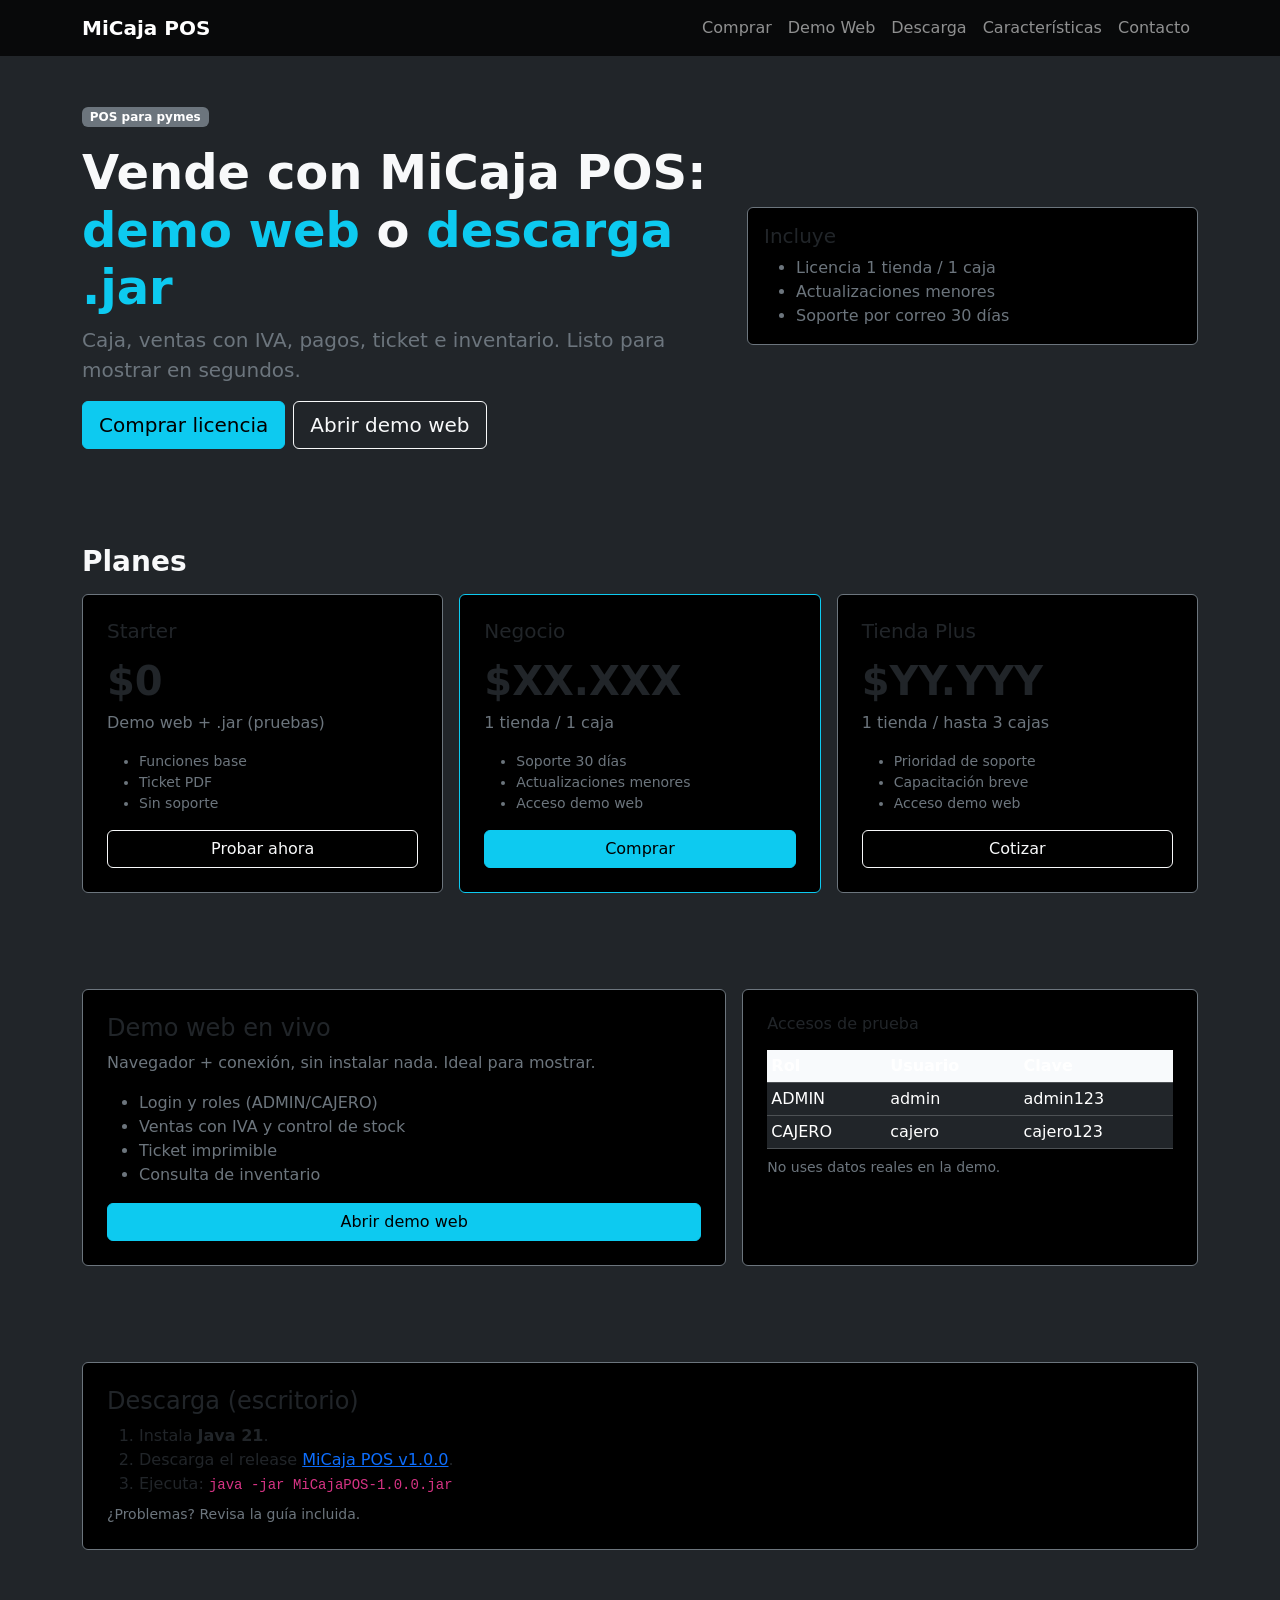
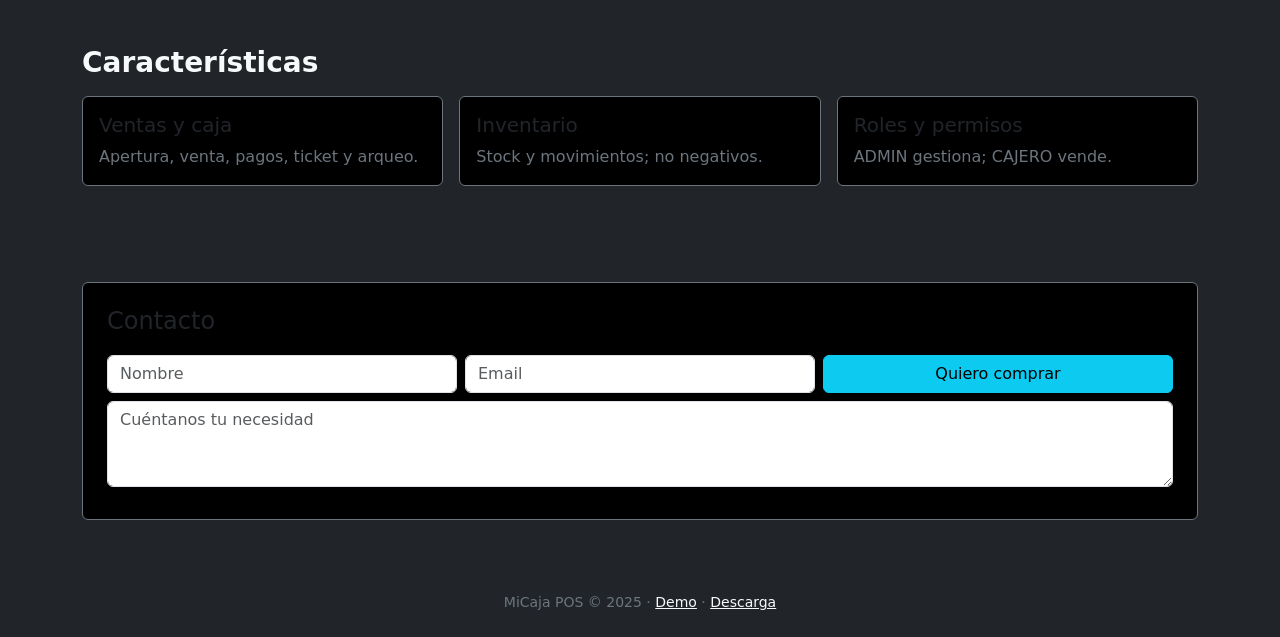
==== Quintanilla_Flores_Montenegro/Fase_3/pos web/Index.html @ 3c69db72 "POS_WEB la version web de sistema pos" ====
<!doctype html>
<html lang="es">
<head>
  <meta charset="utf-8" />
  <meta name="viewport" content="width=device-width, initial-scale=1" />
  <title>MiCaja POS — Vende, demo web y descarga</title>
  <meta name="description" content="Compra MiCaja POS, prueba la demo en web y descarga la versión de escritorio (.jar).">
  <link href="https://cdn.jsdelivr.net/npm/bootstrap@5.3.3/dist/css/bootstrap.min.css" rel="stylesheet">
  <link rel="stylesheet" href="assets/styles.css">
</head>
<body class="bg-dark text-light">
  <!-- NAV -->
  <nav class="navbar navbar-expand-lg navbar-dark bg-opacity-75 bg-black sticky-top">
    <div class="container">
      <a class="navbar-brand fw-bold" href="#">MiCaja POS</a>
      <button class="navbar-toggler" data-bs-toggle="collapse" data-bs-target="#nav"><span class="navbar-toggler-icon"></span></button>
      <div id="nav" class="collapse navbar-collapse">
        <ul class="navbar-nav ms-auto">
          <li class="nav-item"><a class="nav-link" href="#comprar">Comprar</a></li>
          <li class="nav-item"><a class="nav-link" href="#demo">Demo Web</a></li>
          <li class="nav-item"><a class="nav-link" href="#descarga">Descarga</a></li>
          <li class="nav-item"><a class="nav-link" href="#caracteristicas">Características</a></li>
          <li class="nav-item"><a class="nav-link" href="#contacto">Contacto</a></li>
        </ul>
      </div>
    </div>
  </nav>

  <!-- HERO -->
  <header class="py-5">
    <div class="container">
      <div class="row align-items-center g-4">
        <div class="col-lg-7">
          <span class="badge text-bg-secondary">POS para pymes</span>
          <h1 class="display-5 fw-bold mt-3">Vende con MiCaja POS: <span class="text-info">demo web</span> o <span class="text-info">descarga .jar</span></h1>
          <p class="lead text-secondary">Caja, ventas con IVA, pagos, ticket e inventario. Listo para mostrar en segundos.</p>
          <div class="d-flex gap-2 flex-wrap mt-2">
            <a class="btn btn-info btn-lg" href="#comprar">Comprar licencia</a>
            <a class="btn btn-outline-light btn-lg" href="#demo">Abrir demo web</a>
          </div>
        </div>
        <div class="col-lg-5">
          <div class="card bg-black border-secondary p-3">
            <h5 class="mb-2">Incluye</h5>
            <ul class="text-secondary mb-0">
              <li>Licencia 1 tienda / 1 caja</li>
              <li>Actualizaciones menores</li>
              <li>Soporte por correo 30 días</li>
            </ul>
          </div>
        </div>
      </div>
    </div>
  </header>

  <!-- PLANES -->
  <section id="comprar" class="py-5">
    <div class="container">
      <h2 class="h3 fw-bold mb-3">Planes</h2>
      <div class="row g-3">
        <div class="col-md-4">
          <div class="card bg-black border-secondary h-100 p-4">
            <h3 class="h5">Starter</h3>
            <div class="fs-1 fw-bold">$0</div>
            <p class="text-secondary">Demo web + .jar (pruebas)</p>
            <ul class="text-secondary small">
              <li>Funciones base</li><li>Ticket PDF</li><li>Sin soporte</li>
            </ul>
            <a class="btn btn-outline-light w-100" href="#demo">Probar ahora</a>
          </div>
        </div>
        <div class="col-md-4">
          <div class="card bg-black border-info h-100 p-4">
            <h3 class="h5">Negocio</h3>
            <div class="fs-1 fw-bold">$XX.XXX</div>
            <p class="text-secondary">1 tienda / 1 caja</p>
            <ul class="text-secondary small">
              <li>Soporte 30 días</li><li>Actualizaciones menores</li><li>Acceso demo web</li>
            </ul>
            <a class="btn btn-info w-100" href="#contacto">Comprar</a>
          </div>
        </div>
        <div class="col-md-4">
          <div class="card bg-black border-secondary h-100 p-4">
            <h3 class="h5">Tienda Plus</h3>
            <div class="fs-1 fw-bold">$YY.YYY</div>
            <p class="text-secondary">1 tienda / hasta 3 cajas</p>
            <ul class="text-secondary small">
              <li>Prioridad de soporte</li><li>Capacitación breve</li><li>Acceso demo web</li>
            </ul>
            <a class="btn btn-outline-light w-100" href="#contacto">Cotizar</a>
          </div>
        </div>
      </div>
    </div>
  </section>

  <!-- DEMO -->
  <section id="demo" class="py-5">
    <div class="container">
      <div class="row g-3">
        <div class="col-lg-7">
          <div class="card bg-black border-secondary p-4 h-100">
            <h2 class="h4">Demo web en vivo</h2>
            <p class="text-secondary">Navegador + conexión, sin instalar nada. Ideal para mostrar.</p>
            <ul class="text-secondary">
              <li>Login y roles (ADMIN/CAJERO)</li>
              <li>Ventas con IVA y control de stock</li>
              <li>Ticket imprimible</li>
              <li>Consulta de inventario</li>
            </ul>
            <a class="btn btn-info" href="login.html">Abrir demo web</a>
          </div>
        </div>
        <div class="col-lg-5">
          <div class="card bg-black border-secondary p-4 h-100">
            <h3 class="h6">Accesos de prueba</h3>
            <table class="table table-sm table-dark mt-2 mb-0">
              <thead><tr><th>Rol</th><th>Usuario</th><th>Clave</th></tr></thead>
              <tbody>
                <tr><td>ADMIN</td><td>admin</td><td>admin123</td></tr>
                <tr><td>CAJERO</td><td>cajero</td><td>cajero123</td></tr>
              </tbody>
            </table>
            <p class="small text-secondary mt-2 mb-0">No uses datos reales en la demo.</p>
          </div>
        </div>
      </div>
    </div>
  </section>

  <!-- DESCARGA -->
  <section id="descarga" class="py-5">
    <div class="container">
      <div class="card bg-black border-secondary p-4">
        <h2 class="h4">Descarga (escritorio)</h2>
        <ol class="mb-2">
          <li>Instala <strong>Java 21</strong>.</li>
          <li>Descarga el release <a href="https://github.com/alefloress/POS/releases/tag/v1.0.0" target="_blank">MiCaja POS v1.0.0</a>.</li>
          <li>Ejecuta: <code>java -jar MiCajaPOS-1.0.0.jar</code></li>
        </ol>
        <small class="text-secondary">¿Problemas? Revisa la guía incluida.</small>
      </div>
    </div>
  </section>

  <!-- FEATURES -->
  <section id="caracteristicas" class="py-5">
    <div class="container">
      <h2 class="h3 fw-bold mb-3">Características</h2>
      <div class="row g-3">
        <div class="col-md-4"><div class="card bg-black border-secondary p-3 h-100"><h5>Ventas y caja</h5><p class="text-secondary mb-0">Apertura, venta, pagos, ticket y arqueo.</p></div></div>
        <div class="col-md-4"><div class="card bg-black border-secondary p-3 h-100"><h5>Inventario</h5><p class="text-secondary mb-0">Stock y movimientos; no negativos.</p></div></div>
        <div class="col-md-4"><div class="card bg-black border-secondary p-3 h-100"><h5>Roles y permisos</h5><p class="text-secondary mb-0">ADMIN gestiona; CAJERO vende.</p></div></div>
      </div>
    </div>
  </section>

  <!-- CONTACTO -->
  <section id="contacto" class="py-5">
    <div class="container">
      <div class="card bg-black border-secondary p-4">
        <h2 class="h4">Contacto</h2>
        <form class="row g-2 mt-1" onsubmit="return enviarContacto(event)">
          <div class="col-md-4"><input class="form-control" id="cNombre" placeholder="Nombre" required></div>
          <div class="col-md-4"><input class="form-control" id="cEmail" type="email" placeholder="Email" required></div>
          <div class="col-md-4"><button class="btn btn-info w-100">Quiero comprar</button></div>
          <div class="col-12"><textarea class="form-control" id="cMsg" rows="3" placeholder="Cuéntanos tu necesidad"></textarea></div>
          <div class="col-12"><div id="cAlert" class="alert alert-success d-none mb-0">¡Gracias! Te escribiremos pronto.</div></div>
        </form>
      </div>
    </div>
  </section>

  <footer class="py-4 text-center text-secondary">
    <div class="container small">MiCaja POS © 2025 · <a class="link-light" href="#demo">Demo</a> · <a class="link-light" href="#descarga">Descarga</a></div>
  </footer>

  <script src="https://cdn.jsdelivr.net/npm/bootstrap@5.3.3/dist/js/bootstrap.bundle.min.js"></script>
  <script src="assets/app.js"></script>
</body>
</html>
---- Quintanilla_Flores_Montenegro/Fase_3/pos web/assets/styles.css ----
:root{
  --sidebar-bg:#0b1220;     /* fondo barra lateral */
  --sidebar-stroke:#1a2338; /* bordecito divisor */
  --sidebar-text:#e6edf7;
  --sidebar-muted:#9fb0d0;

  --panel-bg:#0f1626;       /* navbar/card oscuras */
  --panel-stroke:#26314d;

  --content-bg:#f2f4f7;     /* área central clara */
  --text:#0d1320;

  --accent:#3b82f6;         /* botones primarios */
  --danger:#ef4444;
}

html,body{height:100%}
body{
  background:var(--sidebar-bg);
  color:var(--text);
  font-family:system-ui,Segoe UI,Roboto,Arial,sans-serif
}

/* Layout */
.wrapper{display:flex;height:100%}
.sidebar{
  width:260px;
  background:var(--sidebar-bg);
  color:var(--sidebar-text);
  border-right:1px solid var(--sidebar-stroke);
  padding:20px 18px;
  display:flex;
  flex-direction:column;
}
.brand{
  font-weight:800;
  font-size:1.25rem;
  margin-bottom:18px
}
.menu{margin-top:8px}
.menu .btn{
  width:100%;
  text-align:left;
  margin-bottom:14px;
  background:#0f172a;
  color:var(--sidebar-text);
  border:1px solid var(--sidebar-stroke);
  border-radius:8px;
  padding:.6rem .9rem;
}
.menu .btn.active{background:#101a33}
.sidebar hr{
  border-color:var(--sidebar-stroke);
  margin:.75rem 0
}
.sidebar .meta{
  margin-top:auto;
  font-size:.86rem;
  color:var(--sidebar-muted)
}

.content{
  flex:1;
  background:var(--content-bg);
  overflow:auto;
}

/* Top bar */
.topbar{
  background:white;
  border-bottom:1px solid #e5e7eb;
  padding:12px 16px;
}

/* Tarjeta blanca para tabla, como tu centro claro */
.card-plain{
  background:white;
  border:1px solid #e5e7eb;
  border-radius:8px;
}

/* Tabla “plana” */
.table thead th{
  background:#f8fafc;
  font-weight:600
}
.table td,
.table th{
  vertical-align:middle
}

/* Botones */
.btn-primary{
  background:var(--accent);
  border-color:var(--accent)
}
.btn-outline-dark{
  border-color:#d1d5db
}
.btn-danger{
  background:var(--danger);
  border-color:var(--danger)
}

/* Pequeños */
.btn,
.form-control{
  border-radius:6px
}
.btn-sm{
  padding:.35rem .6rem
}

/* ===== Sidebar navegable (ui.js) ===== */
.sidenav {
  background: var(--sidebar-bg);
  color: var(--sidebar-text);
  border-right: 1px solid var(--sidebar-stroke);
  padding: 16px;
}
.sidenav .navbtn {
  width: 100%;
  text-align: left;
  background: #0f172a;
  color: var(--sidebar-text);
  border: 1px solid var(--sidebar-stroke);
  border-radius: 8px;
  padding: .55rem .75rem;
  margin-bottom: 10px;
  cursor: pointer;
}
.sidenav .navbtn.active {
  background: #101a33;
}
.navsep {
  border-color: var(--sidebar-stroke);
  margin: .75rem 0;
}

/* Utilidad que ya usas */
.d-none {
  display: none !important;
}

/* =========================
   MODAL UNIFICADO POS
   (Inventario / Proveedores)
   ========================= */

/* Fondo oscuro que cubre toda la pantalla */
.pos-modal-backdrop {
  position: fixed;
  inset: 0;
  background: rgba(0,0,0,0.65);
  display: flex;
  align-items: center;
  justify-content: center;
  padding: 1rem;
  z-index: 9999;
  font-family: system-ui, -apple-system, BlinkMacSystemFont, "Segoe UI", Roboto, sans-serif;
}

/* Cuando está oculto */
.pos-modal-hidden {
  display: none;
}

/* Tarjeta blanca centrada */
.pos-modal-card {
  background: #ffffff;
  color: #000000;
  width: 100%;
  max-width: 480px;
  border-radius: 12px;
  box-shadow: 0 20px 50px rgba(0,0,0,0.6);
  border: 1px solid #444;
  padding: 1rem 1rem 1.25rem;
}

/* header interno del modal */
.pos-modal-card .modal-header {
  border-bottom: 1px solid #dee2e6;
  padding-bottom: .5rem;
  margin-bottom: .5rem;
}

/* título del modal */
.pos-modal-card .modal-title {
  font-size: 1rem;
}

/* footer / acciones */
.pos-modal-card .modal-actions {
  border-top: 1px solid #dee2e6;
  padding-top: .75rem;
  margin-top: .75rem;
}

/* acciones en tabla */
td.actions {
  white-space: nowrap;
  vertical-align: middle;
}
td.actions .btn {
  margin-right: .25rem;
  margin-bottom: .25rem;
}
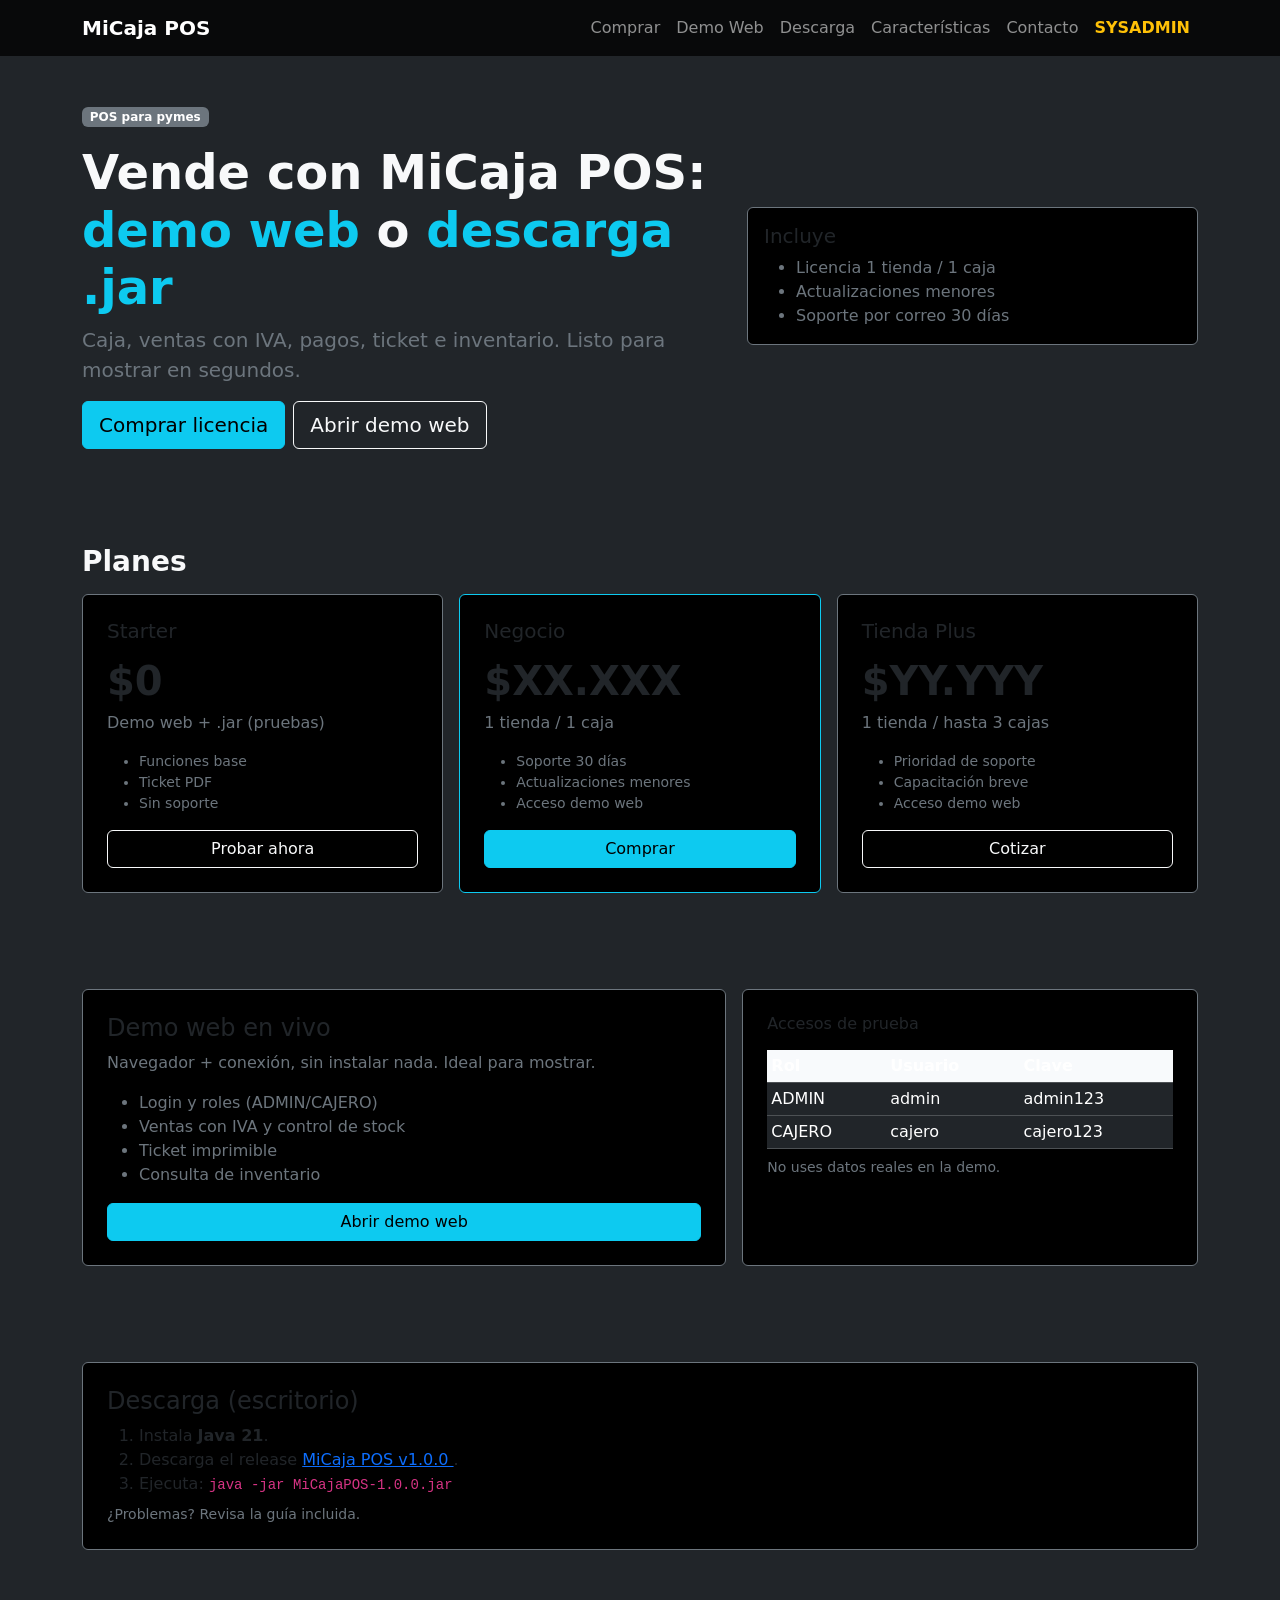
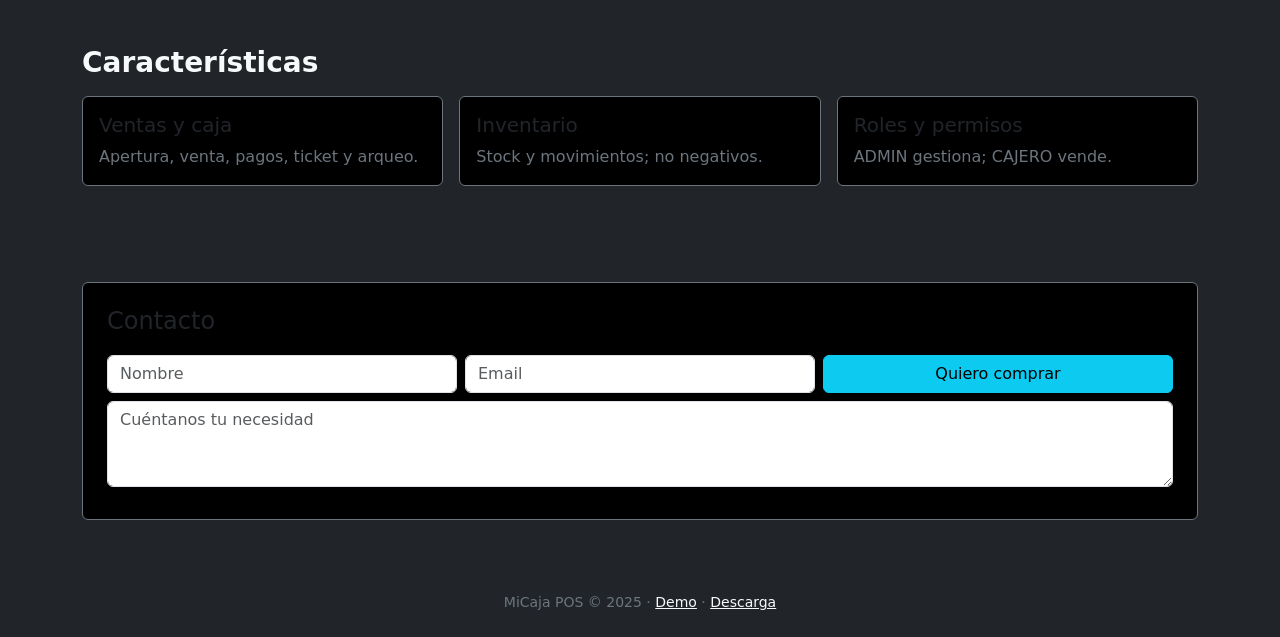
==== commit 6099dd7f: "nuevos" ====
--- a/Quintanilla_Flores_Montenegro/Fase_3/pos web/Index.html
+++ b/Quintanilla_Flores_Montenegro/Fase_3/pos web/Index.html
@@ -8,19 +8,37 @@
   <link href="https://cdn.jsdelivr.net/npm/bootstrap@5.3.3/dist/css/bootstrap.min.css" rel="stylesheet">
   <link rel="stylesheet" href="assets/styles.css">
 </head>
+
 <body class="bg-dark text-light">
+
   <!-- NAV -->
   <nav class="navbar navbar-expand-lg navbar-dark bg-opacity-75 bg-black sticky-top">
     <div class="container">
       <a class="navbar-brand fw-bold" href="#">MiCaja POS</a>
-      <button class="navbar-toggler" data-bs-toggle="collapse" data-bs-target="#nav"><span class="navbar-toggler-icon"></span></button>
+
+      <button class="navbar-toggler" data-bs-toggle="collapse" data-bs-target="#nav">
+        <span class="navbar-toggler-icon"></span>
+      </button>
+
       <div id="nav" class="collapse navbar-collapse">
         <ul class="navbar-nav ms-auto">
+
           <li class="nav-item"><a class="nav-link" href="#comprar">Comprar</a></li>
           <li class="nav-item"><a class="nav-link" href="#demo">Demo Web</a></li>
           <li class="nav-item"><a class="nav-link" href="#descarga">Descarga</a></li>
           <li class="nav-item"><a class="nav-link" href="#caracteristicas">Características</a></li>
           <li class="nav-item"><a class="nav-link" href="#contacto">Contacto</a></li>
+
+          <!-- ======================================================
+               ACCESO A SYSADMIN (modo pruebas)
+               Esto permite ingresar al panel súper-administrador para
+               gestionar usuarios, parámetros y preparar modo web.
+               Más adelante se puede ocultar si se desea.
+          ======================================================= -->
+          <li class="nav-item">
+            <a class="nav-link text-warning fw-bold" href="sysadmin-login.html">SYSADMIN</a>
+          </li>
+
         </ul>
       </div>
     </div>
@@ -32,13 +50,19 @@
       <div class="row align-items-center g-4">
         <div class="col-lg-7">
           <span class="badge text-bg-secondary">POS para pymes</span>
-          <h1 class="display-5 fw-bold mt-3">Vende con MiCaja POS: <span class="text-info">demo web</span> o <span class="text-info">descarga .jar</span></h1>
-          <p class="lead text-secondary">Caja, ventas con IVA, pagos, ticket e inventario. Listo para mostrar en segundos.</p>
+          <h1 class="display-5 fw-bold mt-3">
+            Vende con MiCaja POS: <span class="text-info">demo web</span> o <span class="text-info">descarga .jar</span>
+          </h1>
+          <p class="lead text-secondary">
+            Caja, ventas con IVA, pagos, ticket e inventario. Listo para mostrar en segundos.
+          </p>
+
           <div class="d-flex gap-2 flex-wrap mt-2">
             <a class="btn btn-info btn-lg" href="#comprar">Comprar licencia</a>
             <a class="btn btn-outline-light btn-lg" href="#demo">Abrir demo web</a>
           </div>
         </div>
+
         <div class="col-lg-5">
           <div class="card bg-black border-secondary p-3">
             <h5 class="mb-2">Incluye</h5>
@@ -49,6 +73,7 @@
             </ul>
           </div>
         </div>
+
       </div>
     </div>
   </header>
@@ -57,48 +82,60 @@
   <section id="comprar" class="py-5">
     <div class="container">
       <h2 class="h3 fw-bold mb-3">Planes</h2>
+
       <div class="row g-3">
+
         <div class="col-md-4">
           <div class="card bg-black border-secondary h-100 p-4">
             <h3 class="h5">Starter</h3>
             <div class="fs-1 fw-bold">$0</div>
             <p class="text-secondary">Demo web + .jar (pruebas)</p>
             <ul class="text-secondary small">
-              <li>Funciones base</li><li>Ticket PDF</li><li>Sin soporte</li>
+              <li>Funciones base</li>
+              <li>Ticket PDF</li>
+              <li>Sin soporte</li>
             </ul>
             <a class="btn btn-outline-light w-100" href="#demo">Probar ahora</a>
           </div>
         </div>
+
         <div class="col-md-4">
           <div class="card bg-black border-info h-100 p-4">
             <h3 class="h5">Negocio</h3>
             <div class="fs-1 fw-bold">$XX.XXX</div>
             <p class="text-secondary">1 tienda / 1 caja</p>
             <ul class="text-secondary small">
-              <li>Soporte 30 días</li><li>Actualizaciones menores</li><li>Acceso demo web</li>
+              <li>Soporte 30 días</li>
+              <li>Actualizaciones menores</li>
+              <li>Acceso demo web</li>
             </ul>
             <a class="btn btn-info w-100" href="#contacto">Comprar</a>
           </div>
         </div>
+
         <div class="col-md-4">
           <div class="card bg-black border-secondary h-100 p-4">
             <h3 class="h5">Tienda Plus</h3>
             <div class="fs-1 fw-bold">$YY.YYY</div>
             <p class="text-secondary">1 tienda / hasta 3 cajas</p>
             <ul class="text-secondary small">
-              <li>Prioridad de soporte</li><li>Capacitación breve</li><li>Acceso demo web</li>
+              <li>Prioridad de soporte</li>
+              <li>Capacitación breve</li>
+              <li>Acceso demo web</li>
             </ul>
             <a class="btn btn-outline-light w-100" href="#contacto">Cotizar</a>
           </div>
         </div>
-      </div>
-    </div>
-  </section>
-
-  <!-- DEMO -->
+
+      </div>
+    </div>
+  </section>
+
+  <!-- DEMO WEB -->
   <section id="demo" class="py-5">
     <div class="container">
       <div class="row g-3">
+
         <div class="col-lg-7">
           <div class="card bg-black border-secondary p-4 h-100">
             <h2 class="h4">Demo web en vivo</h2>
@@ -112,6 +149,7 @@
             <a class="btn btn-info" href="login.html">Abrir demo web</a>
           </div>
         </div>
+
         <div class="col-lg-5">
           <div class="card bg-black border-secondary p-4 h-100">
             <h3 class="h6">Accesos de prueba</h3>
@@ -125,6 +163,7 @@
             <p class="small text-secondary mt-2 mb-0">No uses datos reales en la demo.</p>
           </div>
         </div>
+
       </div>
     </div>
   </section>
@@ -136,7 +175,11 @@
         <h2 class="h4">Descarga (escritorio)</h2>
         <ol class="mb-2">
           <li>Instala <strong>Java 21</strong>.</li>
-          <li>Descarga el release <a href="https://github.com/alefloress/POS/releases/tag/v1.0.0" target="_blank">MiCaja POS v1.0.0</a>.</li>
+          <li>Descarga el release 
+            <a href="https://github.com/alefloress/POS/releases/tag/v1.0.0" target="_blank">
+              MiCaja POS v1.0.0
+            </a>.
+          </li>
           <li>Ejecuta: <code>java -jar MiCajaPOS-1.0.0.jar</code></li>
         </ol>
         <small class="text-secondary">¿Problemas? Revisa la guía incluida.</small>
@@ -144,15 +187,32 @@
     </div>
   </section>
 
-  <!-- FEATURES -->
+  <!-- CARACTERÍSTICAS -->
   <section id="caracteristicas" class="py-5">
     <div class="container">
       <h2 class="h3 fw-bold mb-3">Características</h2>
+
       <div class="row g-3">
-        <div class="col-md-4"><div class="card bg-black border-secondary p-3 h-100"><h5>Ventas y caja</h5><p class="text-secondary mb-0">Apertura, venta, pagos, ticket y arqueo.</p></div></div>
-        <div class="col-md-4"><div class="card bg-black border-secondary p-3 h-100"><h5>Inventario</h5><p class="text-secondary mb-0">Stock y movimientos; no negativos.</p></div></div>
-        <div class="col-md-4"><div class="card bg-black border-secondary p-3 h-100"><h5>Roles y permisos</h5><p class="text-secondary mb-0">ADMIN gestiona; CAJERO vende.</p></div></div>
-      </div>
+        <div class="col-md-4">
+          <div class="card bg-black border-secondary p-3 h-100">
+            <h5>Ventas y caja</h5>
+            <p class="text-secondary mb-0">Apertura, venta, pagos, ticket y arqueo.</p>
+          </div>
+        </div>
+        <div class="col-md-4">
+          <div class="card bg-black border-secondary p-3 h-100">
+            <h5>Inventario</h5>
+            <p class="text-secondary mb-0">Stock y movimientos; no negativos.</p>
+          </div>
+        </div>
+        <div class="col-md-4">
+          <div class="card bg-black border-secondary p-3 h-100">
+            <h5>Roles y permisos</h5>
+            <p class="text-secondary mb-0">ADMIN gestiona; CAJERO vende.</p>
+          </div>
+        </div>
+      </div>
+
     </div>
   </section>
 
@@ -161,22 +221,45 @@
     <div class="container">
       <div class="card bg-black border-secondary p-4">
         <h2 class="h4">Contacto</h2>
+
         <form class="row g-2 mt-1" onsubmit="return enviarContacto(event)">
-          <div class="col-md-4"><input class="form-control" id="cNombre" placeholder="Nombre" required></div>
-          <div class="col-md-4"><input class="form-control" id="cEmail" type="email" placeholder="Email" required></div>
-          <div class="col-md-4"><button class="btn btn-info w-100">Quiero comprar</button></div>
-          <div class="col-12"><textarea class="form-control" id="cMsg" rows="3" placeholder="Cuéntanos tu necesidad"></textarea></div>
-          <div class="col-12"><div id="cAlert" class="alert alert-success d-none mb-0">¡Gracias! Te escribiremos pronto.</div></div>
+          <div class="col-md-4">
+            <input class="form-control" id="cNombre" placeholder="Nombre" required>
+          </div>
+
+          <div class="col-md-4">
+            <input class="form-control" id="cEmail" type="email" placeholder="Email" required>
+          </div>
+
+          <div class="col-md-4">
+            <button class="btn btn-info w-100">Quiero comprar</button>
+          </div>
+
+          <div class="col-12">
+            <textarea class="form-control" id="cMsg" rows="3" placeholder="Cuéntanos tu necesidad"></textarea>
+          </div>
+
+          <div class="col-12">
+            <div id="cAlert" class="alert alert-success d-none mb-0">
+              ¡Gracias! Te escribiremos pronto.
+            </div>
+          </div>
+
         </form>
       </div>
     </div>
   </section>
 
   <footer class="py-4 text-center text-secondary">
-    <div class="container small">MiCaja POS © 2025 · <a class="link-light" href="#demo">Demo</a> · <a class="link-light" href="#descarga">Descarga</a></div>
+    <div class="container small">
+      MiCaja POS © 2025 · 
+      <a class="link-light" href="#demo">Demo</a> · 
+      <a class="link-light" href="#descarga">Descarga</a>
+    </div>
   </footer>
 
   <script src="https://cdn.jsdelivr.net/npm/bootstrap@5.3.3/dist/js/bootstrap.bundle.min.js"></script>
   <script src="assets/app.js"></script>
+
 </body>
 </html>
